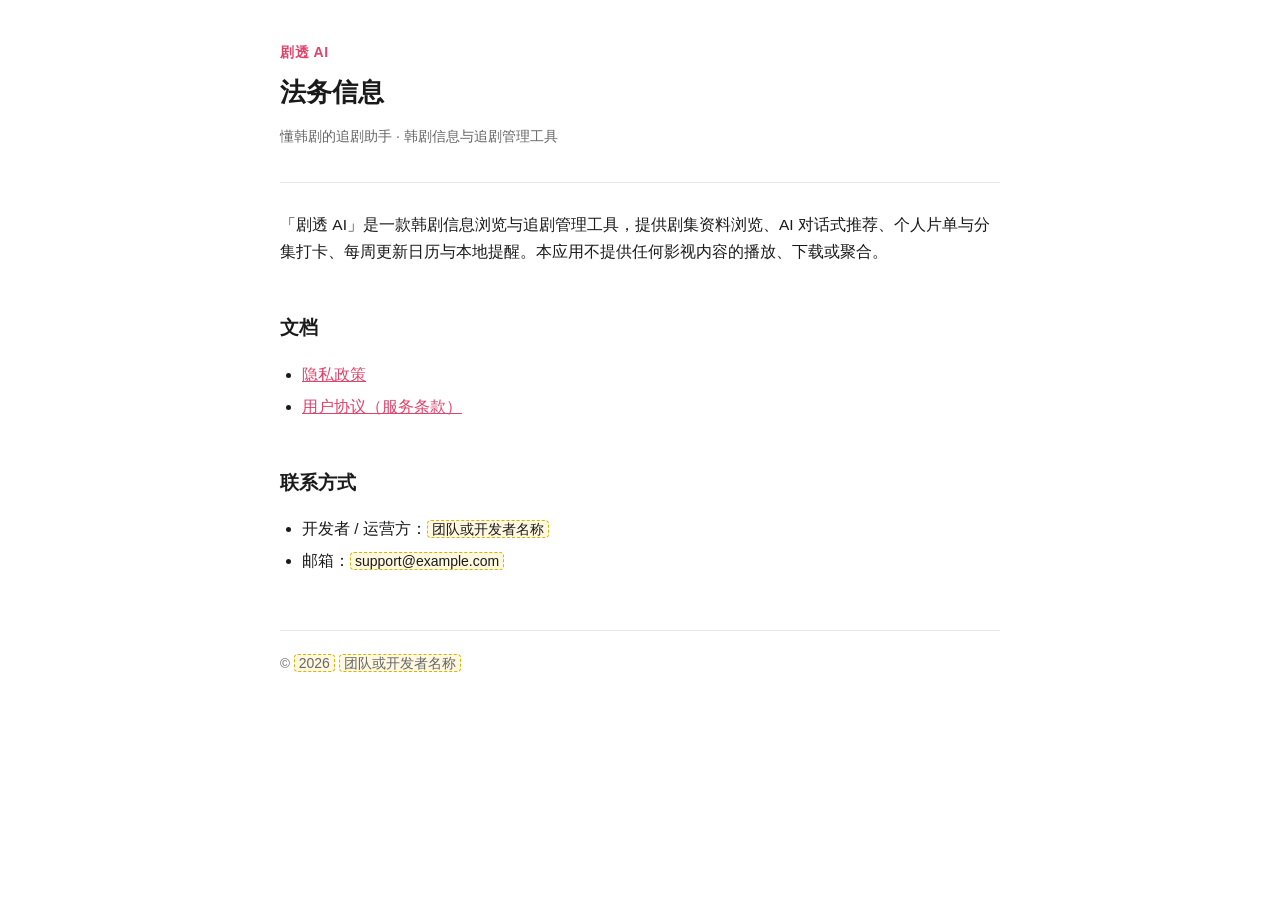
==== index.html @ b2be6e5d "剧透AI - 隐私政策，服务协议" ====
<!doctype html>
<html lang="zh-CN">
<head>
<meta charset="utf-8">
<meta name="viewport" content="width=device-width, initial-scale=1">
<title>剧透 AI · 法务信息</title>
<link rel="stylesheet" href="style.css">
</head>
<body>
<div class="wrap">
<header class="doc">
  <div class="brand">剧透 AI</div>
  <h1>法务信息</h1>
  <p class="meta">懂韩剧的追剧助手 · 韩剧信息与追剧管理工具</p>
</header>

<p>「剧透 AI」是一款韩剧信息浏览与追剧管理工具，提供剧集资料浏览、AI 对话式推荐、个人片单与分集打卡、每周更新日历与本地提醒。本应用不提供任何影视内容的播放、下载或聚合。</p>

<h2>文档</h2>
<ul>
  <li><a href="privacy.html">隐私政策</a></li>
  <li><a href="terms.html">用户协议（服务条款）</a></li>
</ul>

<h2>联系方式</h2>
<ul>
  <li>开发者 / 运营方：<span class="placeholder">团队或开发者名称</span></li>
  <li>邮箱：<span class="placeholder">support@example.com</span></li>
</ul>

<footer class="doc">
  © <span class="placeholder">2026</span> <span class="placeholder">团队或开发者名称</span>
</footer>
</div>
</body>
</html>
---- style.css ----
/* 剧透 AI · 法务页共用样式 */
:root {
  --bg: #ffffff;
  --fg: #1a1a1a;
  --muted: #666666;
  --line: #e6e6e6;
  --accent: #e0446b;
  --code-bg: #f5f5f7;
}
* { box-sizing: border-box; }
html { -webkit-text-size-adjust: 100%; }
body {
  margin: 0;
  background: var(--bg);
  color: var(--fg);
  font: 16px/1.75 -apple-system, BlinkMacSystemFont, "Segoe UI", "PingFang SC",
        "Hiragino Sans GB", "Microsoft YaHei", sans-serif;
}
.wrap { max-width: 760px; margin: 0 auto; padding: 40px 20px 96px; }
header.doc { border-bottom: 1px solid var(--line); padding-bottom: 20px; margin-bottom: 28px; }
header.doc .brand { font-size: 14px; color: var(--accent); font-weight: 600; letter-spacing: .04em; }
h1 { font-size: 26px; line-height: 1.35; margin: 10px 0 6px; }
.meta { color: var(--muted); font-size: 14px; }
h2 { font-size: 19px; margin: 40px 0 10px; padding-top: 6px; }
h3 { font-size: 16px; margin: 22px 0 6px; }
p, li { font-size: 15.5px; }
ul, ol { padding-left: 22px; }
li { margin: 5px 0; }
a { color: var(--accent); }
strong { font-weight: 600; }
hr { border: none; border-top: 1px solid var(--line); margin: 36px 0; }
.toc { background: var(--code-bg); border-radius: 12px; padding: 16px 20px; margin: 24px 0 8px; }
.toc ol { margin: 6px 0 0; }
.toc a { text-decoration: none; }
.callout {
  background: #fff4f7;
  border-left: 3px solid var(--accent);
  border-radius: 8px;
  padding: 12px 16px;
  margin: 16px 0;
  font-size: 14.5px;
}
.placeholder {
  background: #fff8e1;
  border: 1px dashed #d9b400;
  border-radius: 4px;
  padding: 0 4px;
  font-size: 14px;
}
footer.doc {
  margin-top: 56px;
  padding-top: 20px;
  border-top: 1px solid var(--line);
  color: var(--muted);
  font-size: 13.5px;
}
footer.doc a { text-decoration: none; }
table { border-collapse: collapse; width: 100%; margin: 14px 0; font-size: 14.5px; }
th, td { border: 1px solid var(--line); padding: 8px 10px; text-align: left; vertical-align: top; }
th { background: var(--code-bg); font-weight: 600; }
@media (prefers-color-scheme: dark) {
  :root {
    --bg: #141414; --fg: #f2f2f2; --muted: #9a9a9a; --line: #2a2a2a;
    --code-bg: #1e1e1e;
  }
  .callout { background: #2a1a20; }
  .placeholder { background: #2c2410; border-color: #6b5a1a; }
}
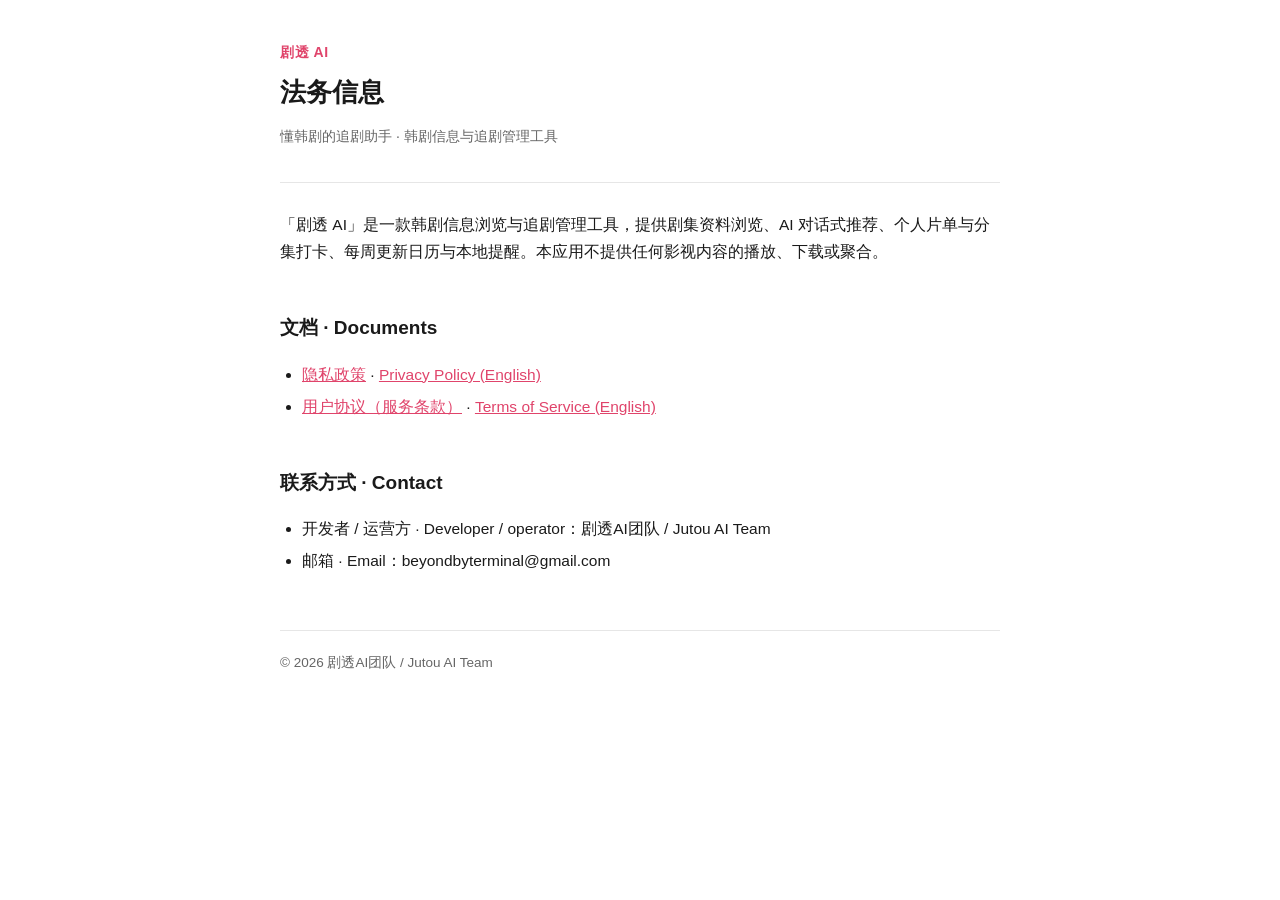
==== commit 0f73dddf: "无账号口径改版 + 英文版 - privacy.html / terms.html:配合去掉登录注册,改为"无账号 + 数据本地   存储"口径。删除账号信息/密码哈希/Keychain/注销账号等失" ====
--- a/index.html
+++ b/index.html
@@ -16,20 +16,20 @@
 
 <p>「剧透 AI」是一款韩剧信息浏览与追剧管理工具，提供剧集资料浏览、AI 对话式推荐、个人片单与分集打卡、每周更新日历与本地提醒。本应用不提供任何影视内容的播放、下载或聚合。</p>
 
-<h2>文档</h2>
+<h2>文档 · Documents</h2>
 <ul>
-  <li><a href="privacy.html">隐私政策</a></li>
-  <li><a href="terms.html">用户协议（服务条款）</a></li>
+  <li><a href="privacy.html">隐私政策</a> · <a href="privacy-en.html">Privacy Policy (English)</a></li>
+  <li><a href="terms.html">用户协议（服务条款）</a> · <a href="terms-en.html">Terms of Service (English)</a></li>
 </ul>
 
-<h2>联系方式</h2>
+<h2>联系方式 · Contact</h2>
 <ul>
-  <li>开发者 / 运营方：<span class="placeholder">团队或开发者名称</span></li>
-  <li>邮箱：<span class="placeholder">support@example.com</span></li>
+  <li>开发者 / 运营方 · Developer / operator：剧透AI团队 / Jutou AI Team</li>
+  <li>邮箱 · Email：beyondbyterminal@gmail.com</li>
 </ul>
 
 <footer class="doc">
-  © <span class="placeholder">2026</span> <span class="placeholder">团队或开发者名称</span>
+  © 2026 剧透AI团队 / Jutou AI Team
 </footer>
 </div>
 </body>
